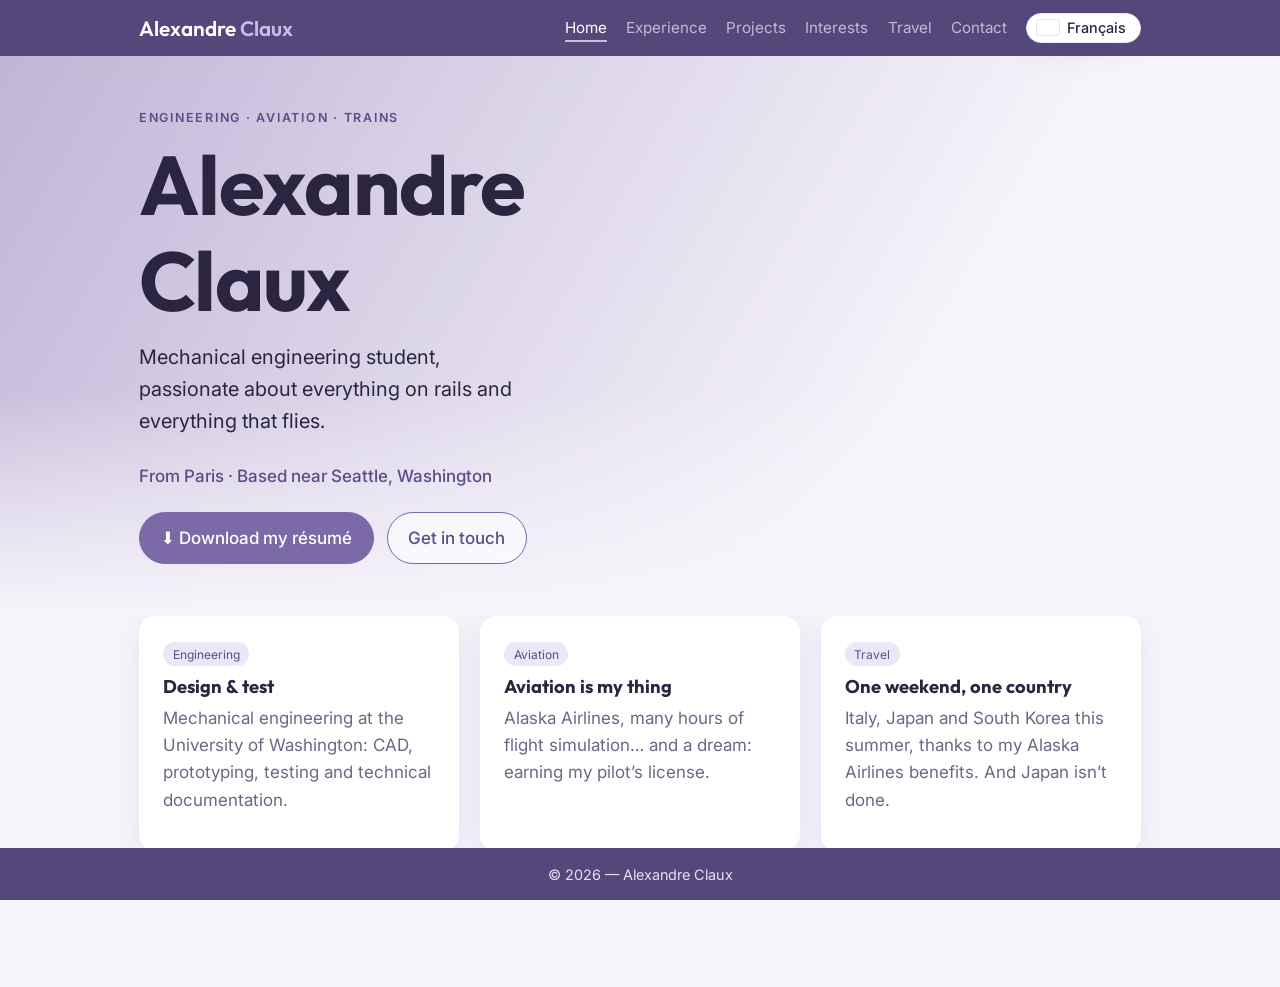
==== index.html @ 05fae542 "Add files via upload" ====
<!DOCTYPE html>
<html lang="fr">
<head>
<meta charset="UTF-8">
<meta name="viewport" content="width=device-width, initial-scale=1.0">
<title>Alexandre Claux</title>
<meta name="description" content="Alexandre Claux — mechanical engineering, aviation, trains & travel.">
<link rel="preconnect" href="https://fonts.googleapis.com">
<link href="https://fonts.googleapis.com/css2?family=Inter:wght@400;500;600&family=Outfit:wght@500;600&display=swap" rel="stylesheet">
<link rel="stylesheet" href="style.css">
</head>
<body>
<header>
  <nav class="navbar">
    <a class="logo" href="index.html">Alexandre <span>Claux</span></a>
    <div class="nav-right">
      <ul class="nav-links"><li><a href="index.html" class=active><span lang="fr">Accueil</span><span lang="en">Home</span></a></li><li><a href="experiences.html"><span lang="fr">Expériences</span><span lang="en">Experience</span></a></li><li><a href="projets.html"><span lang="fr">Projets</span><span lang="en">Projects</span></a></li><li><a href="interets.html"><span lang="fr">Centres d’intérêt</span><span lang="en">Interests</span></a></li><li><a href="voyages.html"><span lang="fr">Voyages</span><span lang="en">Travel</span></a></li><li><a href="contact.html"><span lang="fr">Contact</span><span lang="en">Contact</span></a></li></ul>
      <button class="lang-btn" id="lang-btn" type="button" aria-label="Change language / Changer de langue">
        <span lang="fr"><img src="images/flags/gb.svg" alt="">English</span>
        <span lang="en"><img src="images/flags/fr.svg" alt="">Français</span>
      </button>
    </div>
  </nav>
</header>

<section class="hero">
  <div class="hero-img" role="img" aria-label="Rame MI79 du RER B / MI79 RER B train"></div>
  <div class="wrap">
    <p class="eyebrow"><span lang="fr">Ingénierie · Aviation · Trains</span><span lang="en">Engineering · Aviation · Trains</span></p>
    <h1>Alexandre<br>Claux</h1>
    <p class="tagline"><span lang="fr">Étudiant en génie mécanique, passionné par tout sur rails et ce qui vole.</span><span lang="en">Mechanical engineering student, passionate about everything on rails and everything that flies.</span></p>
    <p class="place"><span lang="fr">Né à Paris · Installé près de Seattle, Washington</span><span lang="en">From Paris · Based near Seattle, Washington</span></p>
    <div class="btns" style="margin-top:1.4rem"><a class="btn primary" data-cv href="assets/CV_AlexandreClaux_FR.pdf" download>⬇ <span lang="fr">Télécharger mon CV</span><span lang="en">Download my résumé</span></a><a class="btn" href="contact.html"><span lang="fr">Me contacter</span><span lang="en">Get in touch</span></a></div>
  </div>
</section>
<main class="wrap tight">
  <div class="grid">
    <article class="card reveal"><span class="tag"><span lang="fr">Ingénierie</span><span lang="en">Engineering</span></span><h3><span lang="fr">Concevoir & tester</span><span lang="en">Design & test</span></h3><p class="muted"><span lang="fr">Génie mécanique à l’University of Washington : CAO, prototypage, essais et documentation technique.</span><span lang="en">Mechanical engineering at the University of Washington: CAD, prototyping, testing and technical documentation.</span></p></article>
    <article class="card reveal"><span class="tag"><span lang="fr">Aviation</span><span lang="en">Aviation</span></span><h3><span lang="fr">Les avions, ma passion</span><span lang="en">Aviation is my thing</span></h3><p class="muted"><span lang="fr">Alaska Airlines, des heures de simulateur de vol… et un rêve : passer mon brevet de pilote.</span><span lang="en">Alaska Airlines, many hours of flight simulation… and a dream: earning my pilot’s license.</span></p></article>
    <article class="card reveal"><span class="tag"><span lang="fr">Voyages</span><span lang="en">Travel</span></span><h3><span lang="fr">Un week-end, un pays</span><span lang="en">One weekend, one country</span></h3><p class="muted"><span lang="fr">Italie, Japon, Corée du Sud cet été, grâce aux avantages d’Alaska Airlines. Et le Japon n’est pas fini.</span><span lang="en">Italy, Japan and South Korea this summer, thanks to my Alaska Airlines benefits. And Japan isn’t done.</span></p></article>
  </div>
</main>
<footer><p>© 2026 — Alexandre Claux</p></footer>
<script src="script.js"></script>
</body>
</html>
---- style.css ----
/* ===== COULEURS : change ici pour changer tout le site ===== */
:root {
  --bg: #f7f4fb;
  --surface: #ffffff;
  --ink: #2b2540;
  --muted: #6d6785;
  --accent: #7b69a8;
  --accent-dark: #5d4c8a;
  --soft: #ece7f6;
  --bar: #4a3d73;        /* barre du haut et du bas */
  --bar-text: #e6e0f5;
  --bar-accent: #c9bde8;
  --radius: 16px;
  --shadow: 0 8px 30px rgba(93, 76, 138, .10);
}

/* ===== LANGUE : cache la langue qui n'est pas active ===== */
html[lang="fr"] [lang="en"], html[lang="en"] [lang="fr"] { display: none; }

* { box-sizing: border-box; }
html { scroll-behavior: smooth; }
body { margin: 0; padding-bottom: 56px; /* place pour le pied de page fixe */ background: var(--bg); color: var(--ink); font: 17px/1.6 "Inter", system-ui, sans-serif; }
h1, h2, h3 { font-family: "Outfit", "Inter", sans-serif; line-height: 1.15; margin: 0 0 .5rem; }
h2 { font-size: 1.6rem; } h3 { font-size: 1.15rem; }
p { margin: 0 0 .8rem; }
a { color: var(--accent-dark); }
.wrap { max-width: 1050px; margin: 0 auto; padding: 0 1.5rem; }
.muted { color: var(--muted); }
.eyebrow { text-transform: uppercase; letter-spacing: .14em; font-size: .78rem; color: var(--accent-dark); font-weight: 600; margin-bottom: .6rem; }

/* ===== BARRE DU HAUT ===== */
header { position: sticky; top: 0; z-index: 10; background: rgba(74,61,115,.94); backdrop-filter: blur(12px); }
.navbar { display: flex; align-items: center; justify-content: space-between; gap: 1rem; flex-wrap: wrap; padding: .8rem 1.5rem; max-width: 1050px; margin: 0 auto; }
.logo { font: 600 1.3rem "Outfit", sans-serif; color: #fff; text-decoration: none; }
.logo span { color: var(--bar-accent); }
.nav-right { display: flex; align-items: center; gap: 1.2rem; flex-wrap: wrap; }
.nav-links { list-style: none; display: flex; gap: 1.2rem; margin: 0; padding: 0; flex-wrap: wrap; }
.nav-links a { text-decoration: none; color: var(--bar-text); opacity: .75; font-size: .95rem; padding: .2rem 0; border-bottom: 2px solid transparent; transition: .2s; }
.nav-links a:hover, .nav-links a.active { color: #fff; opacity: 1; border-color: var(--bar-accent); }
.lang-btn { display: inline-flex; align-items: center; gap: .5rem; background: var(--surface); border: 1px solid var(--soft); border-radius: 99px; padding: .35rem .9rem .35rem .6rem; cursor: pointer; font: 500 .9rem "Inter", sans-serif; color: var(--ink); box-shadow: var(--shadow); transition: .2s; }
.lang-btn:hover { border-color: var(--accent); }
.lang-btn span { display: inline-flex; align-items: center; gap: .5rem; }
.lang-btn img { width: 22px; height: 15px; border-radius: 3px; object-fit: cover; box-shadow: 0 0 0 1px rgba(0,0,0,.1); }

/* ===== HERO (accueil) : image fondue dans le fond ===== */
.hero { position: relative; overflow: hidden; min-height: 560px; display: flex; align-items: center; }
.hero-img { position: absolute; inset: 0; background: url("images/ski-nice.jpg") center / cover;
  -webkit-mask-image: linear-gradient(to right, transparent 15%, #000 80%); mask-image: linear-gradient(to right, transparent 15%, #000 80%); }
.hero::before { content: ""; position: absolute; inset: 0; z-index: 1; background: linear-gradient(120deg, rgba(123,105,168,.45), rgba(247,244,251,0) 70%); }
.hero::after { content: ""; position: absolute; left: 0; right: 0; bottom: 0; height: 40%; z-index: 1; background: linear-gradient(to top, var(--bg), transparent); }
.hero .wrap { width: 100%; position: relative; z-index: 2; padding-top: 3rem; padding-bottom: 3rem; }
.hero h1 { font-size: clamp(2.8rem, 8vw, 5.2rem); letter-spacing: -.02em; }
.hero .tagline { font-size: 1.25rem; max-width: 30ch; margin: .8rem 0 1.6rem; }
.hero .place { color: var(--accent-dark); font-weight: 500; }

/* ===== BOUTONS ===== */
.btns { display: flex; gap: .8rem; flex-wrap: wrap; }
.btn { display: inline-block; padding: .7rem 1.3rem; border-radius: 99px; text-decoration: none; font-weight: 500; border: 1.5px solid var(--accent); color: var(--accent-dark); background: rgba(255,255,255,.6); transition: .2s; }
.btn:hover { transform: translateY(-2px); box-shadow: var(--shadow); }
.btn.primary { background: var(--accent); color: #fff; }
.btn.primary:hover { background: var(--accent-dark); }

/* ===== PAGES ===== */
main.wrap { padding-top: 4.5rem; padding-bottom: 5rem; }   /* espace sous l'en-tête et au-dessus du pied de page */
main.wrap.tight { padding-top: 0; }
.page-title { margin-bottom: 2.5rem; }
.page-title h1 { font-size: clamp(2rem, 5vw, 3rem); }
.grid { display: grid; gap: 1.3rem; grid-template-columns: repeat(auto-fit, minmax(260px, 1fr)); }
.card { background: var(--surface); border-radius: var(--radius); padding: 1.5rem; box-shadow: var(--shadow); transition: .25s; }
.card:hover { transform: translateY(-3px); }
.card .tag { display: inline-block; font-size: .75rem; background: var(--soft); color: var(--accent-dark); padding: .15rem .6rem; border-radius: 99px; margin-bottom: .6rem; }
.chips { display: flex; flex-wrap: wrap; gap: .5rem; margin-top: .5rem; }
.chips li { list-style: none; background: var(--soft); color: var(--accent-dark); padding: .25rem .8rem; border-radius: 99px; font-size: .88rem; }
ul.chips { padding: 0; margin: .5rem 0 0; }
.two { display: grid; gap: 1.3rem; grid-template-columns: repeat(auto-fit, minmax(min(100%, 420px), 1fr)); }
section.block { margin-top: 2.5rem; }
.masonry { column-count: 2; column-gap: 1.3rem; }
.masonry .card { break-inside: avoid; margin-bottom: 1.3rem; overflow: hidden; }
.card figure.cimg { margin: -1.5rem -1.5rem 1rem; }
.card figure.cimg img { width: 100%; display: block; -webkit-mask-image: linear-gradient(#000 65%, transparent); mask-image: linear-gradient(#000 65%, transparent); }
.banner { margin-bottom: 2.2rem; } .banner img { height: 240px; object-fit: cover; }
.flag { width: 24px; height: 16px; border-radius: 3px; vertical-align: -2px; margin-right: .5rem; box-shadow: 0 0 0 1px rgba(0,0,0,.1); }
@media (max-width: 700px) { .masonry { column-count: 1; } }

/* ===== EXPERIENCES : frise ===== */
.timeline { border-left: 2px solid var(--soft); padding-left: 1.5rem; display: grid; gap: 1.3rem; }
.job { position: relative; background: var(--surface); border-radius: var(--radius); padding: 1.2rem 1.5rem; box-shadow: var(--shadow); }
.job::before { content: ""; position: absolute; left: calc(-1.5rem - 8px); box-sizing: border-box; top: 1.6rem; width: 14px; height: 14px; background: var(--accent); border-radius: 50%; border: 3px solid var(--bg); }
.job .when { font-size: .85rem; color: var(--muted); }
.job h3 span.at { color: var(--accent-dark); }
.job ul { margin: .4rem 0 0; padding-left: 1.1rem; color: var(--muted); }

/* ===== IMAGES : classes réutilisables ===== */
.photo { margin: 0; }
.photo img, .photo video { width: 100%; display: block; border-radius: var(--radius); box-shadow: var(--shadow); }
.photo.fade img, .photo.fade video { box-shadow: none; border-radius: 0;   /* bord du bas qui disparaît dans la page */
  -webkit-mask-image: linear-gradient(#000 55%, transparent); mask-image: linear-gradient(#000 55%, transparent); }
.photo figcaption { font-size: .85rem; color: var(--muted); margin-top: .4rem; }

/* ===== VOYAGES ===== */
/* trajets : la flèche reste collée au début de l'étape suivante, même au retour à la ligne */
.route { align-items: center; gap: .6rem .5rem; }
.route li { display: inline-flex; align-items: center; gap: .5rem; background: none; padding: 0; }
.route .blob { background: var(--soft); color: var(--accent-dark); padding: .25rem .8rem; border-radius: 99px; font-size: .88rem; }
.route .arr { color: var(--accent); font-weight: 600; }
.gallery { display: grid; grid-template-columns: repeat(3, 1fr); gap: .8rem; margin-top: 1.2rem; }
.gallery figure { margin: 0; } .gallery img { width: 100%; aspect-ratio: 3/4; object-fit: cover; border-radius: 12px; display: block; }
.gallery figcaption { font-size: .85rem; color: var(--muted); margin-top: .3rem; }
.photo.fade-both img { box-shadow: none; border-radius: 0; -webkit-mask-image: linear-gradient(transparent, #000 30%, #000 70%, transparent); mask-image: linear-gradient(transparent, #000 30%, #000 70%, transparent); }

footer { position: fixed; left: 0; right: 0; bottom: 0; z-index: 10; text-align: center; padding: .9rem 1rem; background: rgba(74,61,115,.94); backdrop-filter: blur(12px); color: var(--bar-text); font-size: .9rem; }
footer p { margin: 0; }

/* ===== Apparition douce au scroll ===== */
.reveal { opacity: 0; transform: translateY(18px); transition: opacity .7s, transform .7s; }
.reveal.in { opacity: 1; transform: none; }
@media (prefers-reduced-motion: reduce) { .reveal { opacity: 1; transform: none; transition: none; } html { scroll-behavior: auto; } }
@media (max-width: 700px) { .hero { min-height: 480px; } .hero-img { -webkit-mask-image: linear-gradient(to right, transparent 0%, #000 100%); mask-image: linear-gradient(to right, transparent 0%, #000 100%); opacity: .55; } }

.grid.small { grid-template-columns: repeat(auto-fit, minmax(210px, 1fr)); }
.card figure.cimg img { max-height: 400px; object-fit: cover; object-position: 50% 35%; }
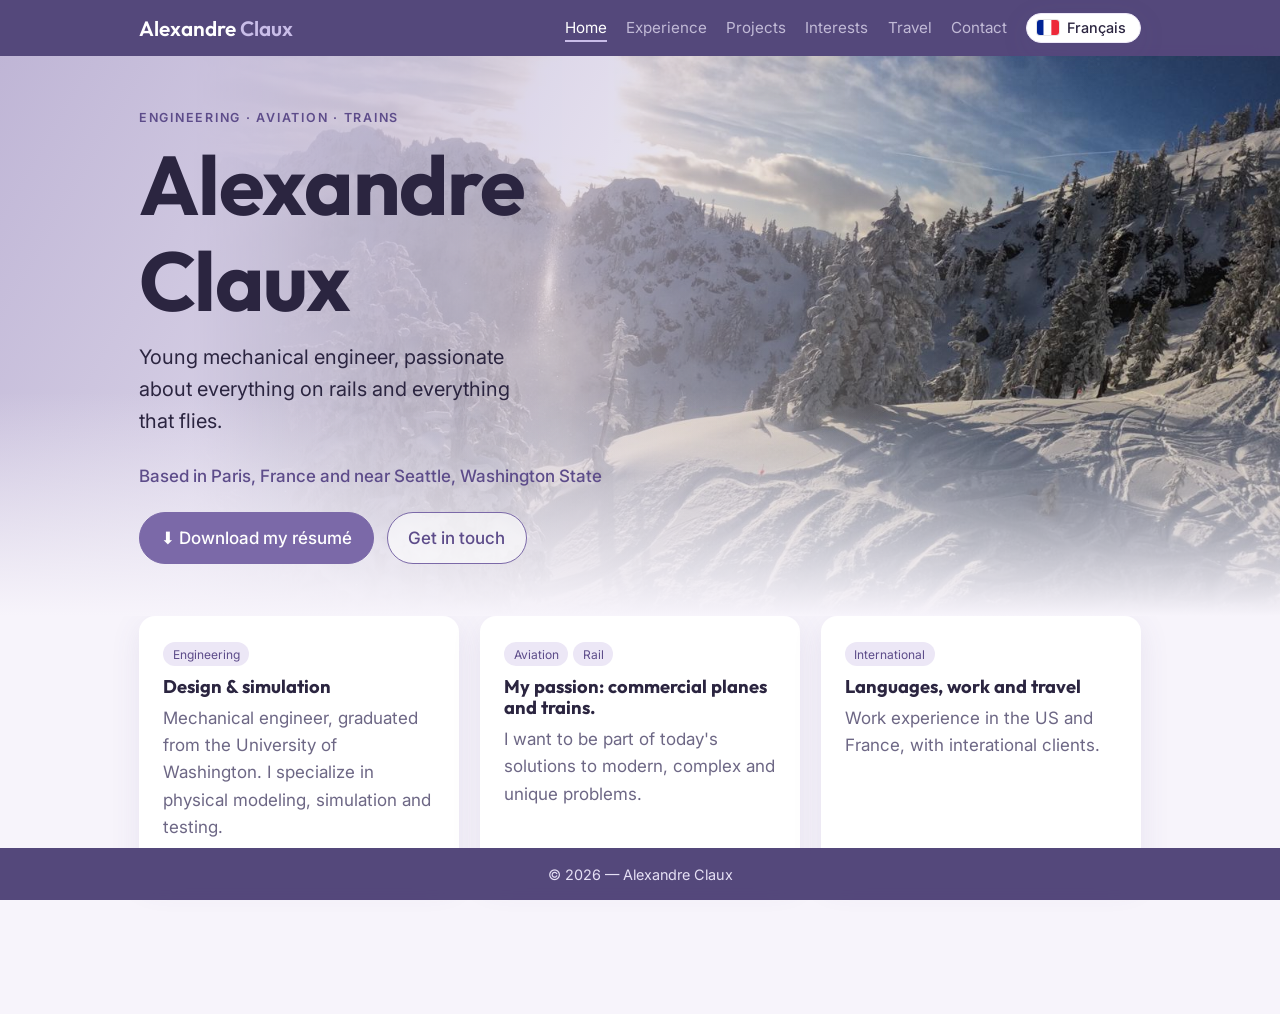
==== commit f35dc20d: "Home Page Updated No more jargon placeholder work, it is now presentable" ====
--- a/index.html
+++ b/index.html
@@ -26,18 +26,18 @@
 <section class="hero">
   <div class="hero-img" role="img" aria-label="Rame MI79 du RER B / MI79 RER B train"></div>
   <div class="wrap">
-    <p class="eyebrow"><span lang="fr">Ingénierie · Aviation · Trains</span><span lang="en">Engineering · Aviation · Trains</span></p>
+    <p class="eyebrow"><span lang="fr">Ingénierie · Aviation · Ferroviaire</span><span lang="en">Engineering · Aviation · Trains</span></p>
     <h1>Alexandre<br>Claux</h1>
-    <p class="tagline"><span lang="fr">Étudiant en génie mécanique, passionné par tout sur rails et ce qui vole.</span><span lang="en">Mechanical engineering student, passionate about everything on rails and everything that flies.</span></p>
-    <p class="place"><span lang="fr">Né à Paris · Installé près de Seattle, Washington</span><span lang="en">From Paris · Based near Seattle, Washington</span></p>
+    <p class="tagline"><span lang="fr">Jeune diplomé en génie mécanique, passionné par tout sur rails et ce qui vole.</span><span lang="en">Young mechanical engineer, passionate about everything on rails and everything that flies.</span></p>
+    <p class="place"><span lang="fr">Basé à Paris, France, et près de Seattle, État de Washington</span><span lang="en">Based in Paris, France and near Seattle, Washington State</span></p>
     <div class="btns" style="margin-top:1.4rem"><a class="btn primary" data-cv href="assets/CV_AlexandreClaux_FR.pdf" download>⬇ <span lang="fr">Télécharger mon CV</span><span lang="en">Download my résumé</span></a><a class="btn" href="contact.html"><span lang="fr">Me contacter</span><span lang="en">Get in touch</span></a></div>
   </div>
 </section>
 <main class="wrap tight">
   <div class="grid">
-    <article class="card reveal"><span class="tag"><span lang="fr">Ingénierie</span><span lang="en">Engineering</span></span><h3><span lang="fr">Concevoir & tester</span><span lang="en">Design & test</span></h3><p class="muted"><span lang="fr">Génie mécanique à l’University of Washington : CAO, prototypage, essais et documentation technique.</span><span lang="en">Mechanical engineering at the University of Washington: CAD, prototyping, testing and technical documentation.</span></p></article>
-    <article class="card reveal"><span class="tag"><span lang="fr">Aviation</span><span lang="en">Aviation</span></span><h3><span lang="fr">Les avions, ma passion</span><span lang="en">Aviation is my thing</span></h3><p class="muted"><span lang="fr">Alaska Airlines, des heures de simulateur de vol… et un rêve : passer mon brevet de pilote.</span><span lang="en">Alaska Airlines, many hours of flight simulation… and a dream: earning my pilot’s license.</span></p></article>
-    <article class="card reveal"><span class="tag"><span lang="fr">Voyages</span><span lang="en">Travel</span></span><h3><span lang="fr">Un week-end, un pays</span><span lang="en">One weekend, one country</span></h3><p class="muted"><span lang="fr">Italie, Japon, Corée du Sud cet été, grâce aux avantages d’Alaska Airlines. Et le Japon n’est pas fini.</span><span lang="en">Italy, Japan and South Korea this summer, thanks to my Alaska Airlines benefits. And Japan isn’t done.</span></p></article>
+    <article class="card reveal"><span class="tag"><span lang="fr">Ingénierie</span><span lang="en">Engineering</span></span><h3><span lang="fr">Conception & modélisation</span><span lang="en">Design & simulation</span></h3><p class="muted"><span lang="fr">Ingénieur mécanique, diplomé de l’University of Washington. Specialisé en conception et modélisation physique et les essais.</span><span lang="en">Mechanical engineer, graduated from the University of Washington. I specialize in physical modeling, simulation and testing.</span></p></article>
+    <article class="card reveal"><span class="tag"><span lang="fr">Aviation</span><span lang="en">Aviation</span></span> <span class="tag"><span lang="fr">Ferroviaire</span><span lang="en">Rail</span></span><h3><span lang="fr">Ma passion : les avions et les trains commerciaux.</span><span lang="en">My passion: commercial planes and trains.</span></h3><p class="muted"><span lang="fr">Je veux faire partie des solutions aux problématiques diverses et complexes des réseaux modernes.</span><span lang="en">I want to be part of today's solutions to modern, complex and unique problems.</span></p></article>
+    <article class="card reveal"><span class="tag"><span lang="fr">International</span><span lang="en">International</span></span><h3><span lang="fr">Langues, travail et voyages</span><span lang="en">Languages, work and travel</span></h3><p class="muted"><span lang="fr">Un parcours professionnel en France et aux États‑Unis, avec des clients internationaux.</span><span lang="en">Work experience in the US and France, with interational clients.</span></p></article>
   </div>
 </main>
 <footer><p>© 2026 — Alexandre Claux</p></footer>
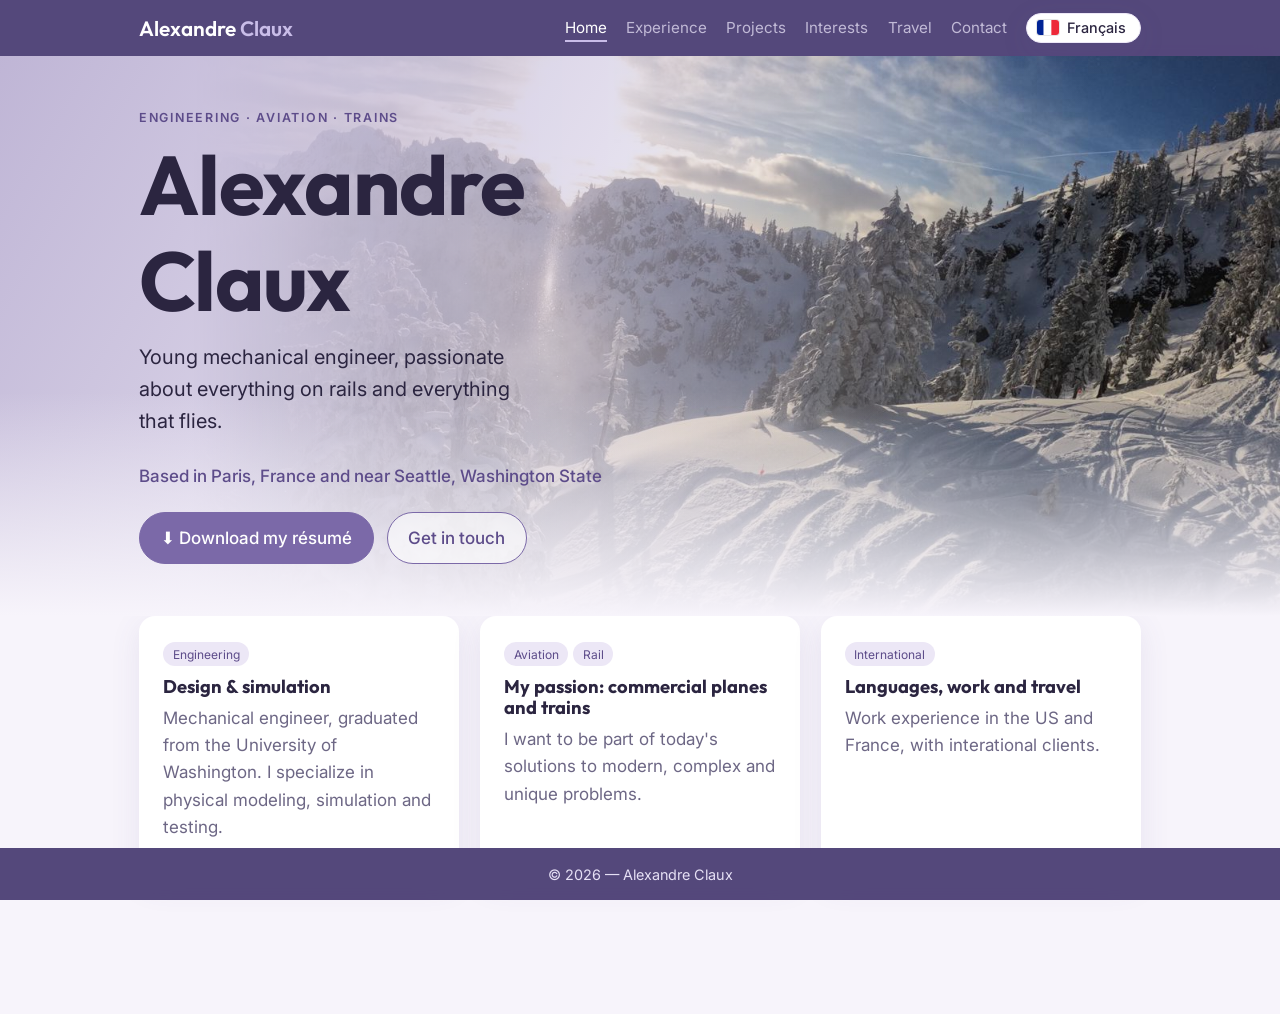
==== commit 973d296c: "Home page update removed a period" ====
--- a/index.html
+++ b/index.html
@@ -36,7 +36,7 @@
 <main class="wrap tight">
   <div class="grid">
     <article class="card reveal"><span class="tag"><span lang="fr">Ingénierie</span><span lang="en">Engineering</span></span><h3><span lang="fr">Conception & modélisation</span><span lang="en">Design & simulation</span></h3><p class="muted"><span lang="fr">Ingénieur mécanique, diplomé de l’University of Washington. Specialisé en conception et modélisation physique et les essais.</span><span lang="en">Mechanical engineer, graduated from the University of Washington. I specialize in physical modeling, simulation and testing.</span></p></article>
-    <article class="card reveal"><span class="tag"><span lang="fr">Aviation</span><span lang="en">Aviation</span></span> <span class="tag"><span lang="fr">Ferroviaire</span><span lang="en">Rail</span></span><h3><span lang="fr">Ma passion : les avions et les trains commerciaux.</span><span lang="en">My passion: commercial planes and trains.</span></h3><p class="muted"><span lang="fr">Je veux faire partie des solutions aux problématiques diverses et complexes des réseaux modernes.</span><span lang="en">I want to be part of today's solutions to modern, complex and unique problems.</span></p></article>
+    <article class="card reveal"><span class="tag"><span lang="fr">Aviation</span><span lang="en">Aviation</span></span> <span class="tag"><span lang="fr">Ferroviaire</span><span lang="en">Rail</span></span><h3><span lang="fr">Ma passion : les avions et les trains commerciaux</span><span lang="en">My passion: commercial planes and trains</span></h3><p class="muted"><span lang="fr">Je veux faire partie des solutions aux problématiques diverses et complexes des réseaux modernes.</span><span lang="en">I want to be part of today's solutions to modern, complex and unique problems.</span></p></article>
     <article class="card reveal"><span class="tag"><span lang="fr">International</span><span lang="en">International</span></span><h3><span lang="fr">Langues, travail et voyages</span><span lang="en">Languages, work and travel</span></h3><p class="muted"><span lang="fr">Un parcours professionnel en France et aux États‑Unis, avec des clients internationaux.</span><span lang="en">Work experience in the US and France, with interational clients.</span></p></article>
   </div>
 </main>
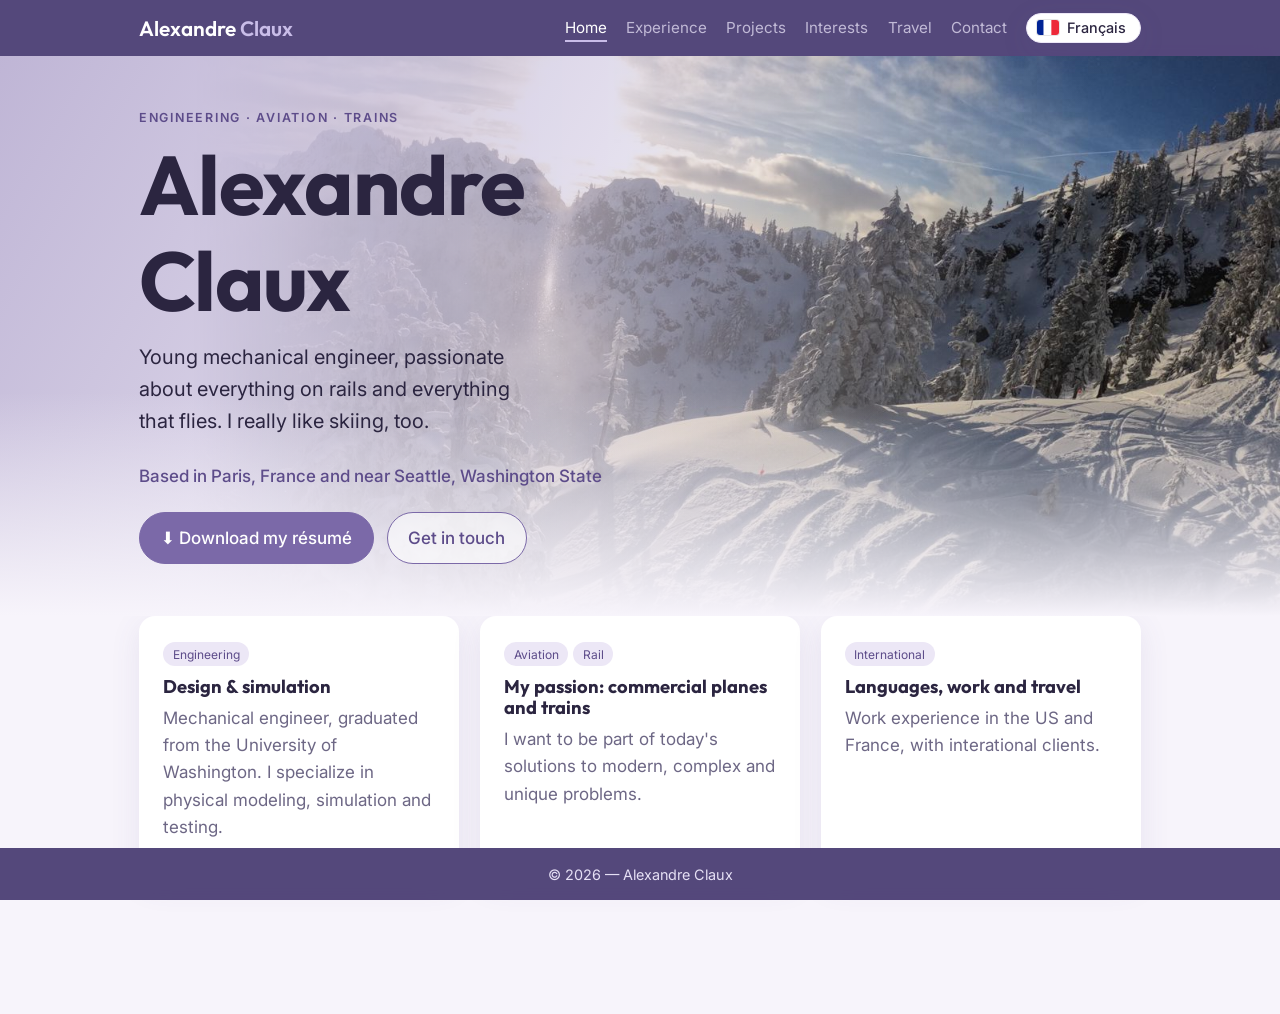
==== commit c3e106db: "Home page update Added stuff to the main par" ====
--- a/index.html
+++ b/index.html
@@ -28,7 +28,7 @@
   <div class="wrap">
     <p class="eyebrow"><span lang="fr">Ingénierie · Aviation · Ferroviaire</span><span lang="en">Engineering · Aviation · Trains</span></p>
     <h1>Alexandre<br>Claux</h1>
-    <p class="tagline"><span lang="fr">Jeune diplomé en génie mécanique, passionné par tout sur rails et ce qui vole.</span><span lang="en">Young mechanical engineer, passionate about everything on rails and everything that flies.</span></p>
+    <p class="tagline"><span lang="fr">Jeune diplomé en génie mécanique, passionné par tout sur rails et ce qui vole. J'adore aussi le ski.</span><span lang="en">Young mechanical engineer, passionate about everything on rails and everything that flies. I really like skiing, too.</span></p>
     <p class="place"><span lang="fr">Basé à Paris, France, et près de Seattle, État de Washington</span><span lang="en">Based in Paris, France and near Seattle, Washington State</span></p>
     <div class="btns" style="margin-top:1.4rem"><a class="btn primary" data-cv href="assets/CV_AlexandreClaux_FR.pdf" download>⬇ <span lang="fr">Télécharger mon CV</span><span lang="en">Download my résumé</span></a><a class="btn" href="contact.html"><span lang="fr">Me contacter</span><span lang="en">Get in touch</span></a></div>
   </div>
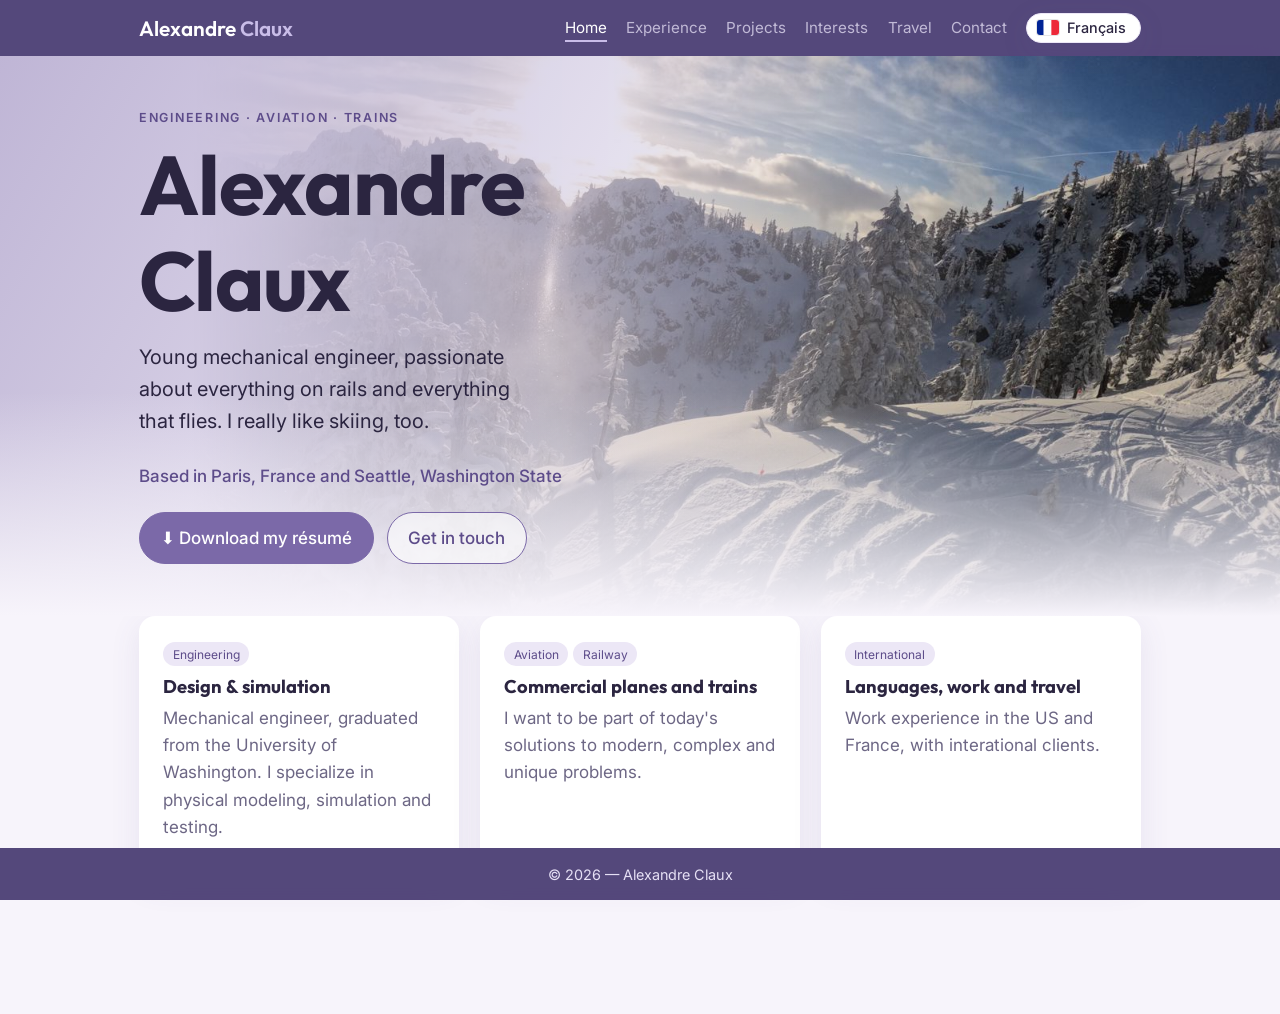
==== commit 6e7aa451: "Home + Experiences Edits Changing content" ====
--- a/index.html
+++ b/index.html
@@ -29,14 +29,14 @@
     <p class="eyebrow"><span lang="fr">Ingénierie · Aviation · Ferroviaire</span><span lang="en">Engineering · Aviation · Trains</span></p>
     <h1>Alexandre<br>Claux</h1>
     <p class="tagline"><span lang="fr">Jeune diplomé en génie mécanique, passionné par tout sur rails et ce qui vole. J'adore aussi le ski.</span><span lang="en">Young mechanical engineer, passionate about everything on rails and everything that flies. I really like skiing, too.</span></p>
-    <p class="place"><span lang="fr">Basé à Paris, France, et près de Seattle, État de Washington</span><span lang="en">Based in Paris, France and near Seattle, Washington State</span></p>
+    <p class="place"><span lang="fr">Basé à Paris, France, et Seattle, État de Washington</span><span lang="en">Based in Paris, France and Seattle, Washington State</span></p>
     <div class="btns" style="margin-top:1.4rem"><a class="btn primary" data-cv href="assets/CV_AlexandreClaux_FR.pdf" download>⬇ <span lang="fr">Télécharger mon CV</span><span lang="en">Download my résumé</span></a><a class="btn" href="contact.html"><span lang="fr">Me contacter</span><span lang="en">Get in touch</span></a></div>
   </div>
 </section>
 <main class="wrap tight">
   <div class="grid">
     <article class="card reveal"><span class="tag"><span lang="fr">Ingénierie</span><span lang="en">Engineering</span></span><h3><span lang="fr">Conception & modélisation</span><span lang="en">Design & simulation</span></h3><p class="muted"><span lang="fr">Ingénieur mécanique, diplomé de l’University of Washington. Specialisé en conception et modélisation physique et les essais.</span><span lang="en">Mechanical engineer, graduated from the University of Washington. I specialize in physical modeling, simulation and testing.</span></p></article>
-    <article class="card reveal"><span class="tag"><span lang="fr">Aviation</span><span lang="en">Aviation</span></span> <span class="tag"><span lang="fr">Ferroviaire</span><span lang="en">Rail</span></span><h3><span lang="fr">Ma passion : les avions et les trains commerciaux</span><span lang="en">My passion: commercial planes and trains</span></h3><p class="muted"><span lang="fr">Je veux faire partie des solutions aux problématiques diverses et complexes des réseaux modernes.</span><span lang="en">I want to be part of today's solutions to modern, complex and unique problems.</span></p></article>
+    <article class="card reveal"><span class="tag"><span lang="fr">Aviation</span><span lang="en">Aviation</span></span> <span class="tag"><span lang="fr">Ferroviaire</span><span lang="en">Railway</span></span><h3><span lang="fr">Les avions et les trains commerciaux</span><span lang="en">Commercial planes and trains</span></h3><p class="muted"><span lang="fr">Je veux faire partie des solutions aux problématiques diverses et complexes des réseaux modernes.</span><span lang="en">I want to be part of today's solutions to modern, complex and unique problems.</span></p></article>
     <article class="card reveal"><span class="tag"><span lang="fr">International</span><span lang="en">International</span></span><h3><span lang="fr">Langues, travail et voyages</span><span lang="en">Languages, work and travel</span></h3><p class="muted"><span lang="fr">Un parcours professionnel en France et aux États‑Unis, avec des clients internationaux.</span><span lang="en">Work experience in the US and France, with interational clients.</span></p></article>
   </div>
 </main>
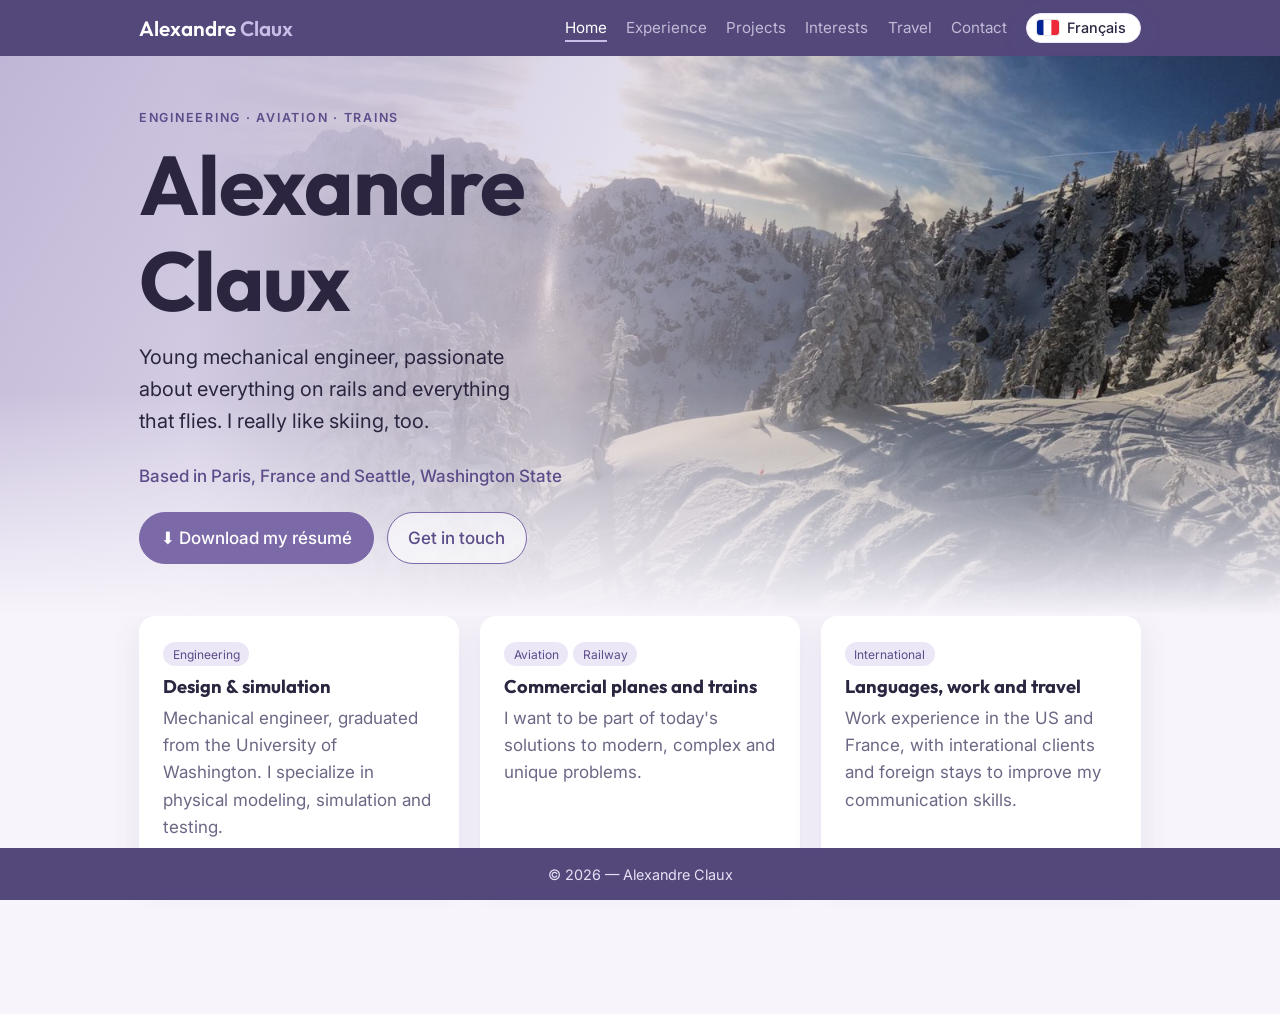
==== commit fff0c3ba: "Home Page Touch-up" ====
--- a/index.html
+++ b/index.html
@@ -37,7 +37,7 @@
   <div class="grid">
     <article class="card reveal"><span class="tag"><span lang="fr">Ingénierie</span><span lang="en">Engineering</span></span><h3><span lang="fr">Conception & modélisation</span><span lang="en">Design & simulation</span></h3><p class="muted"><span lang="fr">Ingénieur mécanique, diplomé de l’University of Washington. Specialisé en conception et modélisation physique et les essais.</span><span lang="en">Mechanical engineer, graduated from the University of Washington. I specialize in physical modeling, simulation and testing.</span></p></article>
     <article class="card reveal"><span class="tag"><span lang="fr">Aviation</span><span lang="en">Aviation</span></span> <span class="tag"><span lang="fr">Ferroviaire</span><span lang="en">Railway</span></span><h3><span lang="fr">Les avions et les trains commerciaux</span><span lang="en">Commercial planes and trains</span></h3><p class="muted"><span lang="fr">Je veux faire partie des solutions aux problématiques diverses et complexes des réseaux modernes.</span><span lang="en">I want to be part of today's solutions to modern, complex and unique problems.</span></p></article>
-    <article class="card reveal"><span class="tag"><span lang="fr">International</span><span lang="en">International</span></span><h3><span lang="fr">Langues, travail et voyages</span><span lang="en">Languages, work and travel</span></h3><p class="muted"><span lang="fr">Un parcours professionnel en France et aux États‑Unis, avec des clients internationaux.</span><span lang="en">Work experience in the US and France, with interational clients.</span></p></article>
+    <article class="card reveal"><span class="tag"><span lang="fr">International</span><span lang="en">International</span></span><h3><span lang="fr">Langues, travail et voyages</span><span lang="en">Languages, work and travel</span></h3><p class="muted"><span lang="fr">Un parcours professionnel en France et aux États‑Unis, avec des clients internationaux et des séjours pour apprendre.</span><span lang="en">Work experience in the US and France, with interational clients and foreign stays to improve my communication skills.</span></p></article>
   </div>
 </main>
 <footer><p>© 2026 — Alexandre Claux</p></footer>
